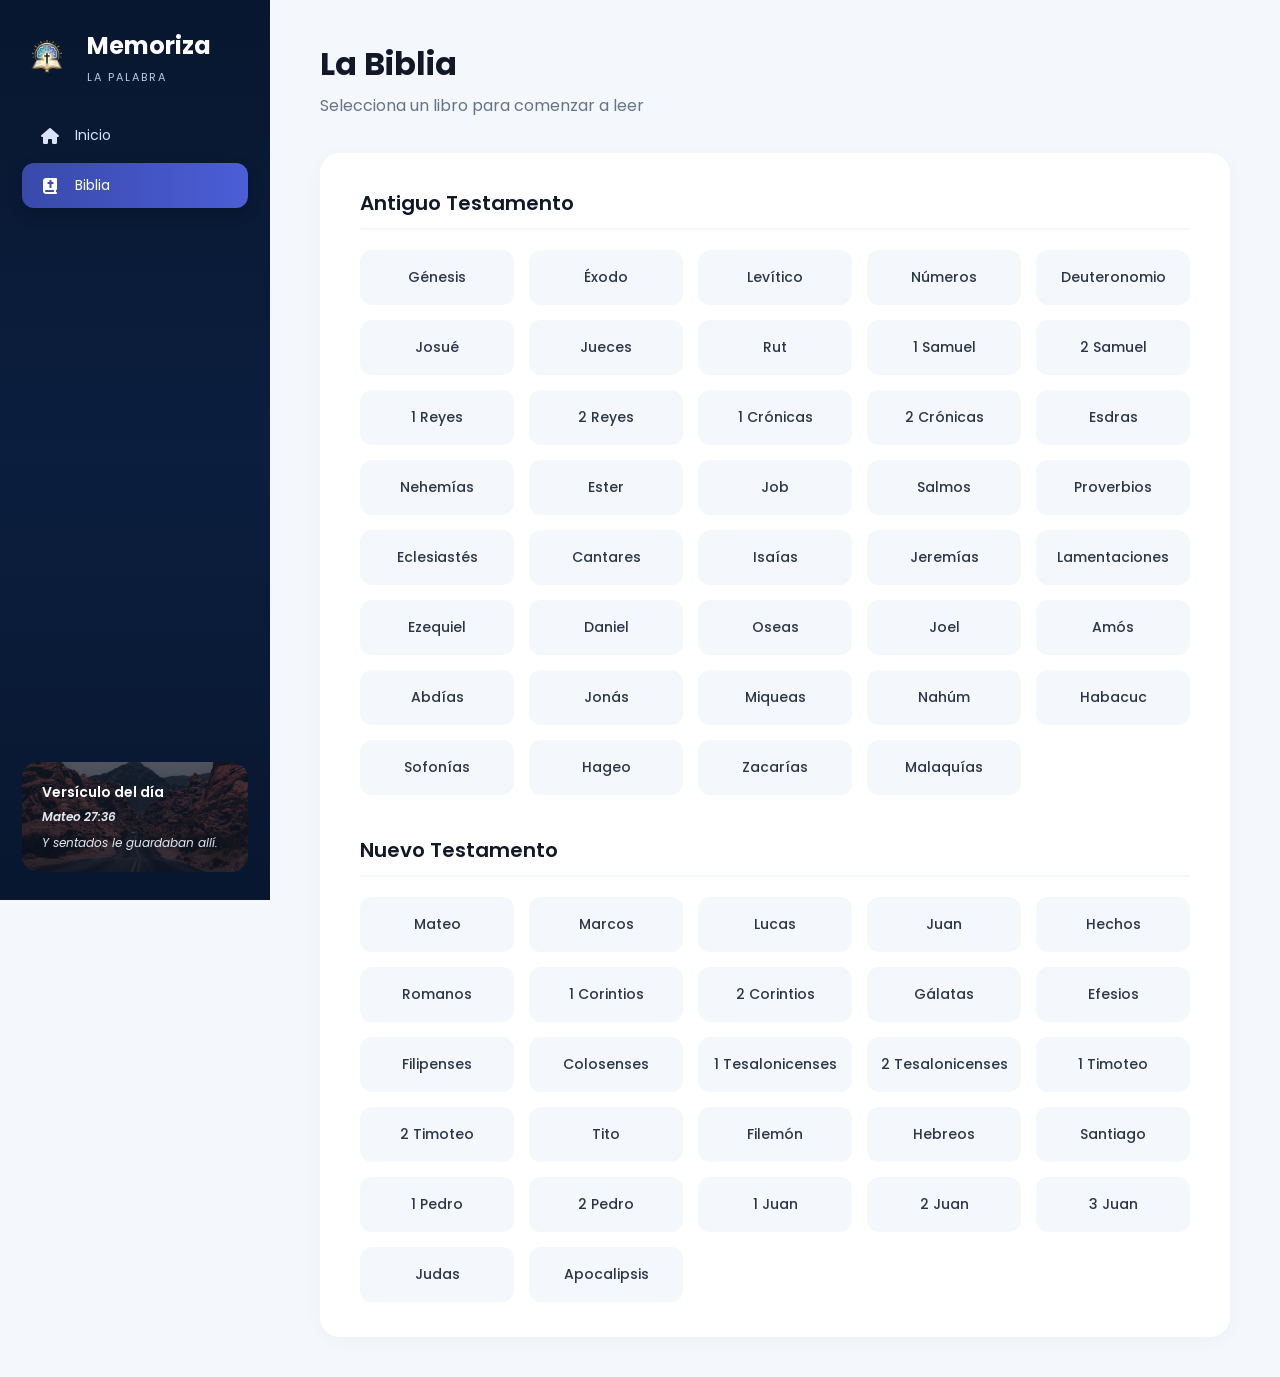
==== pantallas/biblia.html @ 12f6d735 "Add files via upload" ====
<!DOCTYPE html>
<html lang="es">

<head>

    <meta charset="UTF-8">
    <meta name="viewport" content="width=device-width, initial-scale=1.0">

    <title>Memoriza La Palabra</title>

    <!-- Iconos -->
    <link rel="stylesheet"
        href="https://cdnjs.cloudflare.com/ajax/libs/font-awesome/6.7.1/css/all.min.css">

    <link rel="stylesheet" href="../css/style.css">
    <link rel="stylesheet" href="../css/biblia.css">
    <link rel="manifest" href="../manifest.json">
    <link rel="apple-touch-icon" href="../img/logo_2.png">
    <meta name="theme-color" content="#0b1e3e">
</head>

<body>

    <aside class="sidebar">

        <!-- Logo -->

        <div class="logo">
            <img src="../img/logo.png" alt="Logo">
            <div>
                <h2>Memoriza</h2>
                <span>LA PALABRA</span>
            </div>
        </div>

        <!-- Menú -->
        <nav>
            <a href="../index.html">
                <i class="fa-solid fa-house"></i>
                Inicio
            </a>
            <a class="active" href="../pantallas/biblia.html">
                <i class="fa-solid fa-book-bible"></i>
                Biblia
            </a>
        </nav>

        <!-- Tarjeta -->
        <div class="verse-card">

    <h4>Versículo del día</h4>

    <p class="reference" id="referencia">

        Cargando...

    </p>

    <p id="textoVersiculo">

        Cargando versículo...

    </p>

</div>

    </aside>
    <div class="sidebar-overlay" id="sidebar-overlay"></div>

    <!-- CONTENIDO PRINCIPAL: LIBROS DE LA BIBLIA -->
    <main class="main-content">
        <header class="header">
            <h1>La Biblia</h1>
            <p>Selecciona un libro para comenzar a leer</p>
        </header>

        <!-- Contenedor dinámico para los libros -->
        <div class="bible-container">
            
            <!-- Antiguo Testamento -->
            <section class="testament-section">
                <h3 class="testament-title">Antiguo Testamento</h3>
                <div class="books-grid" id="antiguo-testamento">
                    <!-- Los libros se insertarán aquí con JavaScript -->
                </div>
            </section>

            <!-- Nuevo Testamento -->
            <section class="testament-section">
                <h3 class="testament-title">Nuevo Testamento</h3>
                <div class="books-grid" id="nuevo-testamento">
                    <!-- Los libros se insertarán aquí con JavaScript -->
                </div>
            </section>

        </div>
    </main>

<script type="module" src="../js/versiculo_diario.js"></script>
<script type="module" src="../js/biblia.js"></script>
<script src="../js/mobile-menu.js"></script>
<script src="../js/register-sw.js"></script>
</body>
</html>
---- css/style.css ----
/*==============================
FUENTE
==============================*/
@import url('https://fonts.googleapis.com/css2?family=Poppins:wght@300;400;500;600;700;800&display=swap');

* {
    margin: 0;
    padding: 0;
    box-sizing: border-box;
    font-family: 'Poppins', sans-serif;
}

body {
    background: #f4f7fb; /* Un gris/azul muy sutil como en la imagen */
    color: #2b3648;
}

/*==============================
SIDEBAR (Tu código original)
==============================*/
.sidebar {
    width: 270px;
    height: 100vh;
    background: linear-gradient(180deg, #08172f, #0b1e3e, #08172f);
    padding: 28px 22px;
    display: flex;
    flex-direction: column;
    justify-content: space-between;
    position: fixed;
    left: 0;
    top: 0;
    z-index: 100;
}

.logo {
    display: flex;
    align-items: center;
    gap: 15px;
    margin-bottom: 25px; /* Ligeramente reducido para hacer espacio a más opciones */
}

.logo img {
    width: 50px; /* Un poco más pequeño según la imagen */
    height: 50px;
}

.logo h2 {
    color: white;
    font-size: 24px;
    font-weight: 700;
}

.logo span {
    color: #bfcde8;
    letter-spacing: 2px;
    font-size: 11px;
}

/* MENU */
nav {
    display: flex;
    flex-direction: column;
    gap: 5px;
    margin-bottom: auto; /* Empuja la tarjeta hacia abajo */
}

nav a {
    text-decoration: none;
    color: #d9e4ff;
    padding: 12px 18px;
    border-radius: 12px;
    display: flex;
    align-items: center;
    gap: 15px;
    transition: .35s;
    font-size: 14px;
}

nav a i {
    width: 20px;
    text-align: center;
    font-size: 16px;
}

nav a:hover {
    background: #1a2f63;
    transform: translateX(4px);
}

.active {
    background: linear-gradient(90deg, #3949ab, #4b5ed7);
    color: white;
    box-shadow: 0 5px 15px rgba(0,0,0,.2);
}

/* TARJETA SIDEBAR */
.verse-card {
    margin-top: 20px;
    border-radius: 16px;
    padding: 20px;
    color: white;
    background: linear-gradient(rgba(4,12,28,.6), rgba(4,12,28,.8)), url("../img/fondo.avif");
    background-size: cover;
    background-position: center;
}

.verse-card h4 {
    margin-bottom: 5px;
    font-size: 14px;
    font-weight: 600;
}

.reference {
    color: #ffd96b;
    font-weight: 600;
    margin-bottom: 8px;
    font-size: 13px;
}

.verse-card p {
    font-size: 12px;
    line-height: 1.5;
    font-style: italic;
    color: #e2e8f0;
}

/*==============================
CONTENIDO PRINCIPAL (Derecha)
==============================*/
.main-content {
    margin-left: 270px; /* Compensa el fixed del sidebar */
    padding: 40px 50px;
    min-height: 100vh;
}

.header h1 {
    font-size: 32px;
    color: #111827;
    margin-bottom: 5px;
}

.header p {
    color: #64748b;
    font-size: 16px;
    margin-bottom: 35px;
}

/*==============================
TARJETAS DE ESTADÍSTICAS
==============================*/
.stats-grid {
    display: grid;
    grid-template-columns: repeat(4, 1fr);
    gap: 20px;
    margin-bottom: 35px;
}

.stat-card {
    background: #ffffff;
    border-radius: 16px;
    padding: 20px;
    display: flex;
    align-items: center;
    gap: 15px;
    box-shadow: 0 4px 15px rgba(0,0,0,0.02);
}

.icon-box {
    width: 45px;
    height: 45px;
    border-radius: 10px;
    display: flex;
    justify-content: center;
    align-items: center;
    font-size: 20px;
}

/* Colores de los íconos */
.icon-box.green { background: #e0f2e9; color: #2e8b57; }
.icon-box.orange { background: #fff0e6; color: #ff8c00; }
.icon-box.blue { background: #e6f0ff; color: #3b82f6; }
.icon-box.yellow { background: #fff8e6; color: #f59e0b; }

.stat-info span {
    font-size: 12px;
    color: #64748b;
    font-weight: 500;
    line-height: 1.2;
    display: block;
    margin-bottom: 4px;
}

.stat-info h3 {
    font-size: 22px;
    color: #111827;
    font-weight: 700;
}

.stat-info h3 span {
    display: inline;
    font-size: 14px;
    color: #94a3b8;
    font-weight: 500;
}

.dashboard-grid {
    display: grid;
    grid-template-columns: repeat(2, minmax(180px, 1fr));
    gap: 20px;
    margin-bottom: 25px;
}

.lists-grid {
    display: grid;
    grid-template-columns: 1fr 1fr;
    gap: 28px;
    margin-top: 30px;
    margin-bottom: 35px;
}

.info-card {
    background: #ffffff;
    border-radius: 18px;
    padding: 24px;
    box-shadow: 0 10px 25px rgba(15, 23, 42, 0.06);
    display: flex;
    flex-direction: column;
}

.card-header {
    display: flex;
    align-items: center;
    justify-content: space-between;
    gap: 16px;
    margin-bottom: 20px;
}

.header-title {
    display: flex;
    align-items: center;
    gap: 12px;
}

.badge {
    display: inline-flex;
    align-items: center;
    justify-content: center;
    min-width: 54px;
    padding: 8px 14px;
    border-radius: 999px;
    background: #eef2ff;
    color: #1e3a8a;
    font-size: 16px;
    font-weight: 700;
}

.info-card h3 {
    margin-bottom: 18px;
    font-size: 18px;
    color: #0f172a;
}

.info-list {
    display: grid;
    gap: 14px;
}

#pendientes-list,
#favoritos-list {
    max-height: 180px;
    overflow-y: auto;
}

#pendientes-list::-webkit-scrollbar,
#favoritos-list::-webkit-scrollbar {
    width: 8px;
}

#pendientes-list::-webkit-scrollbar-thumb,
#favoritos-list::-webkit-scrollbar-thumb {
    background: rgba(15, 23, 42, 0.18);
    border-radius: 999px;
}

.info-item {
    display: flex;
    align-items: flex-start;
    gap: 10px;
    padding: 12px 14px;
    border-radius: 14px;
    background: #f8fafc;
    border: 1px solid #e2e8f0;
}

.info-item-main {
    flex: 1;
    display: grid;
    gap: 6px;
    text-align: left;
    background: transparent;
    border: none;
    padding: 0;
    cursor: pointer;
    transition: transform 0.2s ease, box-shadow 0.2s ease, background-color 0.2s ease;
}

.info-item-button:hover,
.info-item-button:focus {
    background: #eff6ff;
    transform: translateY(-1px);
    box-shadow: 0 10px 25px rgba(15, 23, 42, 0.08);
}

.info-item-remove {
    border: 1px solid #fecaca;
    background: #fef2f2;
    color: #b91c1c;
    border-radius: 10px;
    width: 36px;
    height: 36px;
    display: inline-flex;
    align-items: center;
    justify-content: center;
    cursor: pointer;
    transition: all 0.2s ease;
    flex-shrink: 0;
}

.info-item-remove:hover,
.info-item-remove:focus {
    background: #fee2e2;
    border-color: #fca5a5;
    transform: translateY(-1px);
}

.info-item strong {
    color: #0f172a;
    font-size: 14px;
}

.info-item span {
    color: #475569;
    font-size: 13px;
    line-height: 1.5;
}

.info-extra {
    color: #64748b;
    font-size: 13px;
    text-align: center;
}

/*==============================
TARJETA "CONTINÚA APRENDIENDO"
==============================*/
.continue-card {
    background: #ffffff;
    border-radius: 20px;
    padding: 40px;
    display: flex;
    align-items: center;
    justify-content: space-between;
    box-shadow: 0 4px 20px rgba(0,0,0,0.03);
    gap: 40px;
}

.continue-info {
    flex: 1;
    max-width: 600px;
}

.continue-info .subtitle {
    font-size: 14px;
    font-weight: 700;
    color: #1e293b;
    display: block;
    margin-bottom: 15px;
}

.continue-info h2 {
    font-size: 28px;
    color: #111827;
    margin-bottom: 15px;
}

.continue-info p {
    color: #475569;
    line-height: 1.6;
    font-size: 15px;
    margin-bottom: 30px;
}

/* Barra de Progreso */
.progress-container {
    display: flex;
    align-items: center;
    gap: 15px;
    margin-bottom: 30px;
}

.progress-track {
    flex: 1;
    height: 8px;
    background: #e2e8f0;
    border-radius: 10px;
    overflow: hidden;
}

.progress-fill {
    height: 100%;
    background: #34d399; /* Verde similar al de la imagen */
    border-radius: 10px;
}

.progress-text {
    font-size: 14px;
    font-weight: 600;
    color: #64748b;
}

/* Botón */
.btn-primary {
    background: #0b1e3e; /* Azul oscuro como el sidebar */
    color: white;
    border: none;
    padding: 14px 24px;
    border-radius: 12px;
    font-size: 15px;
    font-weight: 500;
    cursor: pointer;
    display: flex;
    align-items: center;
    gap: 10px;
    transition: 0.3s;
}

.btn-primary:hover {
    background: #1a3668;
}

/* Imagen de la derecha */
.continue-image {
    flex-shrink: 0;
}

.continue-image img {
    max-width: 350px;
    width: 100%;
    height: auto;
    object-fit: contain;
}

/*==============================
RESPONSIVE PARA CELULARES
==============================*/
@media (max-width: 1100px) {
    .continue-card {
        padding: 30px;
        gap: 30px;
    }

    .continue-info h2 {
        font-size: 26px;
    }

    .continue-info p {
        font-size: 15px;
    }
}

@media (max-width: 900px) {
    .sidebar {
        position: relative;
        width: 100%;
        height: auto;
        padding: 22px 18px;
    }

    .main-content {
        margin-left: 0;
        padding: 22px 18px 30px;
        min-height: auto;
    }

    .header h1 {
        font-size: 28px;
    }

    .header p {
        margin-bottom: 24px;
    }

    .dashboard-grid,
    .lists-grid {
        grid-template-columns: 1fr;
    }

    .lists-grid {
        margin-top: 24px;
    }

    .info-card {
        padding: 22px;
    }

    .continue-card {
        flex-direction: column;
        align-items: stretch;
        padding: 28px;
        gap: 24px;
    }

    .continue-info {
        max-width: 100%;
    }

    .continue-image {
        width: 100%;
    }

    .continue-image img {
        max-width: 100%;
        margin: 0 auto;
    }
}

@media (max-width: 720px) {
    .main-content {
        padding: 18px 14px 24px;
    }

    .verse-card {
        border-radius: 16px;
        padding: 18px;
    }

    .header h1 {
        font-size: 24px;
    }

    .header p {
        font-size: 15px;
        margin-bottom: 20px;
    }

    .continue-card {
        padding: 22px;
    }

    .continue-info h2 {
        font-size: 24px;
    }

    .continue-info p {
        font-size: 14px;
        margin-bottom: 22px;
    }

    .btn-primary,
    .btn-secondary {
        width: 100%;
        justify-content: center;
    }

    .info-item {
        padding: 14px 12px;
    }

    .card-header {
        flex-direction: column;
        align-items: flex-start;
    }

    .badge {
        min-width: auto;
        padding: 8px 12px;
    }

    .memorizar-page .memorizar-panel {
        padding: 18px 0;
    }

    .memorizar-page .memorizar-content {
        padding: 18px;
        border-radius: 20px;
        background: #ffffff;
        box-shadow: 0 12px 30px rgba(15, 23, 42, 0.08);
    }

    .memorizar-actions {
        flex-direction: column;
        align-items: stretch;
    }

    .memorizar-actions .btn-primary,
    .memorizar-actions .btn-secondary,
    .memorizar-actions a {
        width: 100%;
    }

    .memorizar-actions .btn-secondary + .btn-secondary,
    .memorizar-actions .btn-primary + .btn-secondary,
    .memorizar-actions .btn-secondary + a {
        margin-top: 10px;
    }

    .progreso-text,
    .verso-info {
        font-size: 14px;
    }

    .verso-area {
        gap: 10px;
    }
}

/* Sidebar móvil */
.mobile-menu-btn {
    display: none !important;
    position: fixed;
    top: 18px;
    left: 18px;
    z-index: 120;
    width: 44px;
    height: 44px;
    border-radius: 12px;
    border: none;
    background: rgba(255,255,255,0.95);
    color: #0b1e3e;
    cursor: pointer;
    box-shadow: 0 10px 25px rgba(15, 23, 42, 0.12);
    place-items: center;
}

.sidebar-overlay {
    display: none !important;
}

body.leer-page-body .sidebar,
body.memorizar-page-body .sidebar {
    display: block !important;
}

body.leer-page-body .header-lectura,
body.memorizar-page-body .header-lectura {
    position: sticky !important;
    top: 0 !important;
    left: 0 !important;
    right: 0 !important;
    margin-left: 0 !important;
    width: 100% !important;
    z-index: 120 !important;
}

body.leer-page-body #seleccion-bar,
body.leer-page-body .main-content,
body.memorizar-page-body .main-content {
    margin-left: 0 !important;
    width: 100% !important;
}

@media (max-width: 900px) {
    .sidebar {
        position: relative;
        width: 100%;
        height: auto;
    }

    .main-content,
    body.leer-page-body .header-lectura,
    body.leer-page-body #seleccion-bar,
    body.memorizar-page-body .header-lectura {
        margin-left: 0 !important;
        padding: 22px 18px 30px;
    }

    .mobile-menu-btn {
        display: grid !important;
    }

    .sidebar-overlay {
        display: block !important;
    }
}

@media (min-width: 901px) {
    .mobile-menu-btn,
    .sidebar-overlay {
        display: none !important;
    }
}
---- css/biblia.css ----
/*==============================
PANTALLA: BIBLIA (Lista de Libros)
==============================*/

.bible-container {
    background: #ffffff;
    border-radius: 20px;
    padding: 35px 40px;
    box-shadow: 0 4px 20px rgba(0,0,0,0.03);
}

.testament-section {
    margin-bottom: 40px;
}

.testament-section:last-child {
    margin-bottom: 0;
}

.testament-title {
    font-size: 20px;
    color: #111827;
    margin-bottom: 20px;
    padding-bottom: 10px;
    border-bottom: 2px solid #f4f7fb;
    font-weight: 600;
}

/* Cuadrícula adaptable para los libros */
.books-grid {
    display: grid;
    /* Crea columnas que se adaptan automáticamente al tamaño de la pantalla */
    grid-template-columns: repeat(auto-fill, minmax(140px, 1fr));
    gap: 15px;
}

/* Tarjeta individual de cada libro */
.book-card {
    background: #f4f7fb;
    color: #2b3648;
    text-decoration: none;
    padding: 15px 10px;
    border-radius: 12px;
    text-align: center;
    font-size: 14px;
    font-weight: 500;
    transition: all 0.3s ease;
    border: 1px solid transparent;
    cursor: pointer;
    display: flex;
    justify-content: center;
    align-items: center;
    min-height: 55px;
}

/* Efecto al pasar el mouse (Combina con tu color activo) */
.book-card:hover {
    background: #ffffff;
    color: #3949ab;
    border-color: #3949ab;
    transform: translateY(-3px);
    box-shadow: 0 8px 15px rgba(57, 73, 171, 0.1);
}

/*==============================
PANTALLA: LECTURA MODERNA
==============================*/
.leer-page {
    padding-top: 30px;
    background: linear-gradient(180deg, #eef5ff 0%, #fbfcff 100%);
    min-height: calc(100vh - 90px);
}

.leer-screen {
    width: 100%;
    margin: 0;
}

.header-lectura {
    position: sticky;
    top: 0;
    z-index: 10;
    background: rgba(255, 255, 255, 0.96);
    backdrop-filter: blur(16px);
    border-bottom: 1px solid rgba(148, 163, 184, 0.18);
    padding: 24px 36px;
    margin-bottom: 20px;
    border-radius: 0 0 28px 28px;
    box-shadow: 0 20px 60px rgba(15, 23, 42, 0.08);
}

.toolbar-lectura {
    display: flex;
    justify-content: space-between;
    align-items: center;
    gap: 20px;
    flex-wrap: wrap;
    margin-bottom: 22px;
}

.back-btn {
    display: inline-flex;
    align-items: center;
    gap: 10px;
    padding: 12px 18px;
    border-radius: 999px;
    background: #eef4ff;
    color: #1e3a8a;
    text-decoration: none;
    font-weight: 700;
    border: 1px solid rgba(59, 130, 246, 0.18);
    transition: transform 0.25s ease, box-shadow 0.25s ease;
}

.back-btn:hover {
    transform: translateY(-1px);
    box-shadow: 0 12px 30px rgba(37, 99, 235, 0.12);
}

.titulo-lectura h1 {
    font-size: clamp(2rem, 2.6vw, 2.8rem);
    margin-bottom: 12px;
    color: #0f172a;
}

.titulo-lectura p {
    color: #475569;
    line-height: 1.75;
    max-width: 760px;
}

.seleccion-bar {
    width: 100%;
    margin: 0 0 24px;
    padding: 18px 24px;
    background: #ffffff;
    border-radius: 24px;
    box-shadow: 0 22px 60px rgba(15, 23, 42, 0.08);
    border: 1px solid rgba(148, 163, 184, 0.16);
    display: flex;
    align-items: center;
    justify-content: space-between;
    gap: 20px;
}

.seleccion-bar p {
    margin: 0;
    color: #334155;
    font-weight: 600;
}

.seleccion-actions {
    display: flex;
    align-items: center;
    gap: 10px;
    flex-wrap: wrap;
}

.btn-primary,
.btn-secondary {
    border: none;
    border-radius: 999px;
    padding: 12px 20px;
    cursor: pointer;
    font-weight: 700;
    transition: transform 0.2s ease, box-shadow 0.2s ease;
}

.btn-primary {
    background: #2563eb;
    color: white;
}

.btn-secondary {
    background: #f1f5f9;
    color: #0f172a;
}

.btn-primary:hover,
.btn-secondary:hover {
    transform: translateY(-1px);
    box-shadow: 0 16px 30px rgba(15, 23, 42, 0.08);
}

.capitulo-card {
    background: #edf3fb;
    border: 1px solid rgba(148, 163, 184, 0.28);
    border-radius: 22px;
    padding: 18px 20px;
    box-shadow: 0 10px 24px rgba(15, 23, 42, 0.04);
}

.versiculo-fila {
    display: flex;
    align-items: flex-start;
    gap: 12px;
    background: transparent;
    border-radius: 14px;
    padding: 14px 10px;
    transition: background 0.2s ease, transform 0.2s ease;
    cursor: pointer;
}

.versiculo-fila:hover {
    background: rgba(148, 163, 184, 0.08);
}

.versiculo-fila.seleccionado {
    background: rgba(37, 99, 235, 0.08);
    border-left: 4px solid #2563eb;
    padding-left: 6px;
}

.numero-verso {
    color: #2563eb;
    font-weight: 700;
    min-width: 26px;
    padding-top: 2px;
}

.texto-verso {
    margin: 0;
    color: #0f172a;
    font-size: clamp(1.15rem, 1.8vw, 1.9rem);
    line-height: 1.7;
    flex: 1;
}

.favorito-indicator {
    border: 1px solid rgba(59, 130, 246, 0.18);
    background: #f8fbff;
    color: #fbbf24;
    width: 30px;
    height: 30px;
    border-radius: 50%;
    display: inline-flex;
    align-items: center;
    justify-content: center;
    flex-shrink: 0;
    cursor: pointer;
    padding: 0;
    transition: all 0.2s ease;
}

.favorito-indicator.activo {
    background: rgba(251, 191, 36, 0.12);
    color: #f59e0b;
}

.favorito-indicator:hover {
    transform: scale(1.05);
}

.verso-context-menu {
    position: fixed;
    z-index: 9999;
    display: flex;
    flex-direction: column;
    min-width: 220px;
    border-radius: 12px;
    background: #ffffff;
    border: 1px solid rgba(148, 163, 184, 0.35);
    box-shadow: 0 20px 38px rgba(15, 23, 42, 0.14);
    overflow: hidden;
}

.verso-context-menu button {
    border: none;
    background: transparent;
    text-align: left;
    padding: 12px 14px;
    color: #0f172a;
    font-size: 0.96rem;
    cursor: pointer;
}

.verso-context-menu button:hover {
    background: #f1f5f9;
}

.controles {
    display: inline-flex;
    align-items: center;
    gap: 12px;
    flex-wrap: wrap;
}

.controles label {
    color: #334155;
    font-weight: 600;
}

#select-capitulo {
    min-width: 180px;
    border-radius: 14px;
    border: 1px solid rgba(148, 163, 184, 0.28);
    padding: 12px 14px;
    background: white;
    color: #0f172a;
    outline: none;
    font-size: 0.95rem;
    transition: border-color 0.25s ease, box-shadow 0.25s ease;
}

#select-capitulo:focus {
    border-color: #2563eb;
    box-shadow: 0 0 0 4px rgba(59, 130, 246, 0.12);
}

.contenedor-lectura {
    background: white;
    border-radius: 32px;
    padding: 32px;
    box-shadow: 0 30px 80px rgba(15, 23, 42, 0.08);
    border: 1px solid rgba(148, 163, 184, 0.16);
}

.contenedor-lectura p {
    color: #334155;
    font-size: 1.05rem;
    line-height: 1.85;
    margin-bottom: 18px;
}

.versiculo {
    padding: 20px 22px;
    margin-bottom: 14px;
    border-radius: 26px;
    background: linear-gradient(180deg, #f8fbff 0%, #ffffff 100%);
    border: 1px solid rgba(148, 163, 184, 0.16);
    box-shadow: 0 14px 40px rgba(15, 23, 42, 0.05);
}

.num-verso {
    display: inline-flex;
    align-items: center;
    justify-content: center;
    min-width: 32px;
    height: 32px;
    margin-right: 14px;
    border-radius: 999px;
    background: #eff6ff;
    color: #1d4ed8;
    font-size: 0.88rem;
    font-weight: 700;
    padding: 0 10px;
}

.memorizar-page {
    padding-top: 30px;
    background: linear-gradient(180deg, #f9fbff 0%, #f2f7ff 100%);
    min-height: calc(100vh - 90px);
}

.memorizar-panel {
    width: 100%;
    margin: 0;
    padding: 24px;
    background: white;
    border-radius: 32px;
    box-shadow: 0 30px 80px rgba(15, 23, 42, 0.08);
    border: 1px solid rgba(148, 163, 184, 0.16);
}

.memorizar-info {
    margin-bottom: 24px;
}

.progreso-text,
.verso-info {
    margin: 0 0 10px;
    color: #334155;
}

.verso-info {
    font-size: 1rem;
    font-weight: 600;
}

.verso-area {
    display: inline-flex;
    flex-wrap: wrap;
    gap: 8px;
    margin-bottom: 18px;
    min-height: 120px;
    align-items: baseline;
}

.verso-texto {
    color: #334155;
    font-size: 1rem;
    line-height: 1.4;
}

.memorizacion-input {
    min-width: 48px;
    max-width: 90px;
    padding: 2px 6px;
    border-radius: 0;
    border: none;
    border-bottom: 1.5px solid rgba(59, 130, 246, 0.35);
    background: transparent;
    color: #0f172a;
    font-size: 0.98rem;
    line-height: 1.4;
    text-align: center;
    transition: border-color 0.2s ease, box-shadow 0.2s ease;
}

.memorizacion-input:focus {
    outline: none;
    border-bottom-color: #2563eb;
    box-shadow: 0 2px 0 0 rgba(59, 130, 246, 0.12);
}

.input-correcto {
    border-bottom-color: #16a34a;
    background: rgba(236, 253, 245, 0.65);
}

.input-incorrecto {
    border-bottom-color: #dc2626;
    background: rgba(254, 242, 242, 0.65);
}

.memorizar-actions {
    display: flex;
    flex-wrap: wrap;
    gap: 12px;
    margin-bottom: 14px;
}

.mensaje-resultado {
    min-height: 24px;
    font-weight: 600;
}

.mensaje-exito {
    color: #166534;
}

.mensaje-error {
    color: #b91c1c;
}

.mensaje-neutral {
    color: #334155;
}

.sin-datos {
    text-align: center;
}

.sin-datos h2 {
    font-size: 1.8rem;
    margin-bottom: 12px;
}

.sin-datos p {
    color: #475569;
    margin-bottom: 18px;
}

@media (max-width: 900px) {
    .header-lectura {
        padding: 22px 24px;
    }

    .leer-page {
        padding-top: 20px;
    }

    .bible-container {
        padding: 28px;
    }

    .books-grid {
        gap: 12px;
    }

    .book-card {
        min-height: 70px;
        font-size: 13px;
    }
}

@media (max-width: 720px) {
    .toolbar-lectura {
        flex-direction: column;
        align-items: stretch;
    }

    .contenedor-lectura {
        padding: 24px;
    }

    .titulo-lectura h1 {
        font-size: 2rem;
    }

    .bible-container {
        padding: 20px;
    }

    .books-grid {
        grid-template-columns: repeat(auto-fill, minmax(130px, 1fr));
        gap: 10px;
    }

    .header-lectura {
        padding: 18px 18px;
    }

    .seleccion-bar {
        width: 100%;
        flex-direction: column;
        align-items: stretch;
        padding: 18px;
    }

    .seleccion-actions {
        width: 100%;
        justify-content: stretch;
    }

    .verso-controles {
        flex-direction: column;
        align-items: stretch;
    }

    .back-btn {
        width: 100%;
        justify-content: center;
    }
}
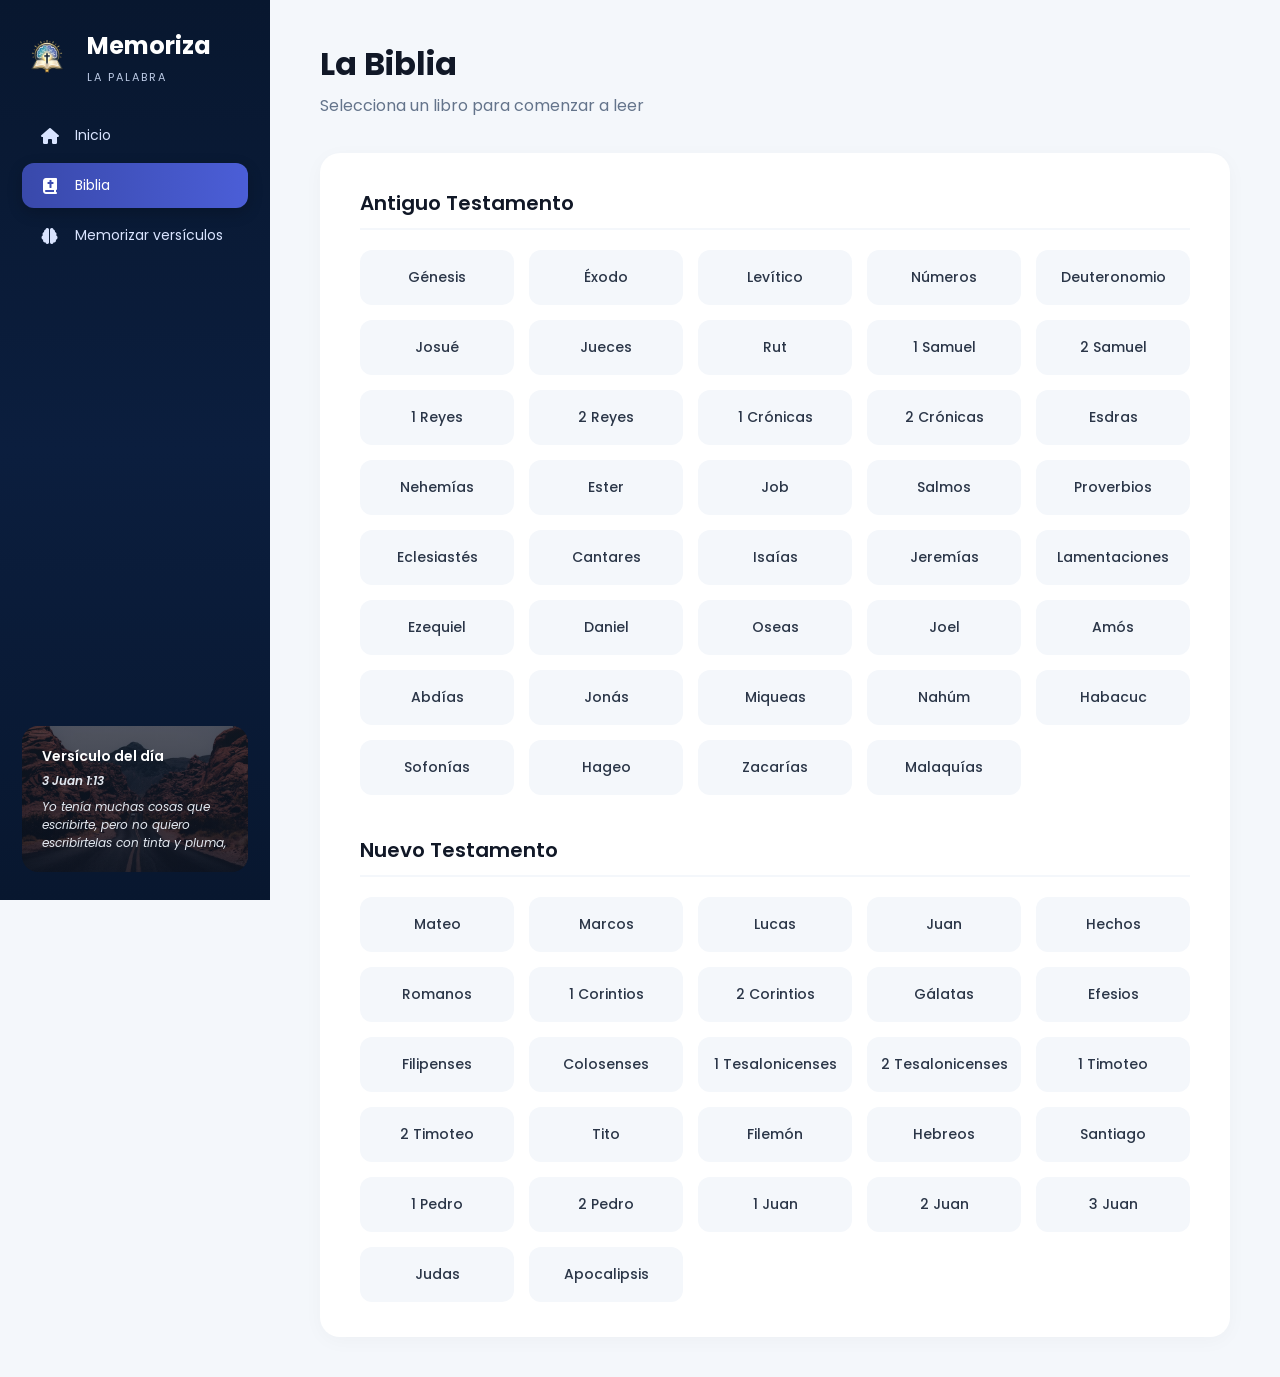
==== commit a36218fd: "c d" ====
--- a/pantallas/biblia.html
+++ b/pantallas/biblia.html
@@ -42,6 +42,9 @@
             <a class="active" href="../pantallas/biblia.html">
                 <i class="fa-solid fa-book-bible"></i>
                 Biblia
+            </a>
+            <a href="../pantallas/memorizar.html">
+                <i class="fa-solid fa-brain"></i> Memorizar versículos
             </a>
         </nav>
 
--- a/css/biblia.css
+++ b/css/biblia.css
@@ -211,6 +211,14 @@
     padding-left: 6px;
 }
 
+.versiculo-fila.favorito {
+    background: rgba(34, 197, 94, 0.12);
+}
+
+.versiculo-fila.favorito:hover {
+    background: rgba(34, 197, 94, 0.18);
+}
+
 .numero-verso {
     color: #2563eb;
     font-weight: 700;
@@ -362,6 +370,86 @@
     border: 1px solid rgba(148, 163, 184, 0.16);
 }
 
+.selector-versiculos-panel {
+    margin-bottom: 28px;
+    border: 1px solid rgba(148, 163, 184, 0.2);
+    border-radius: 22px;
+    background: #f8fbff;
+}
+
+.selector-versiculos-panel > summary {
+    padding: 18px 22px;
+    color: #0f172a;
+    font-weight: 700;
+    cursor: pointer;
+}
+
+.selector-versiculos-panel[open] > summary {
+    border-bottom: 1px solid rgba(148, 163, 184, 0.2);
+}
+
+.selector-versiculos {
+    padding: 22px;
+}
+
+.selector-versiculos h2 {
+    margin-bottom: 16px;
+    color: #0f172a;
+    font-size: 1.25rem;
+}
+
+.selector-versiculos-controles {
+    display: flex;
+    flex-wrap: wrap;
+    gap: 14px;
+    margin-bottom: 12px;
+}
+
+.selector-versiculos-controles label {
+    display: grid;
+    gap: 6px;
+    color: #334155;
+    font-weight: 600;
+}
+
+.selector-versiculos-controles select {
+    min-width: 200px;
+    padding: 10px 12px;
+    border: 1px solid rgba(148, 163, 184, 0.4);
+    border-radius: 12px;
+    background: white;
+    color: #0f172a;
+}
+
+.selector-mensaje {
+    min-height: 24px;
+    color: #475569;
+}
+
+.lista-versiculos {
+    display: grid;
+    gap: 8px;
+    max-height: 360px;
+    overflow-y: auto;
+    margin: 8px 0 16px;
+}
+
+.selector-versiculo {
+    display: flex;
+    align-items: flex-start;
+    gap: 10px;
+    padding: 12px;
+    border-radius: 12px;
+    background: white;
+    color: #334155;
+    cursor: pointer;
+}
+
+.selector-versiculo input {
+    margin-top: 5px;
+    accent-color: #2563eb;
+}
+
 .memorizar-info {
     margin-bottom: 24px;
 }
@@ -375,6 +463,18 @@
 .verso-info {
     font-size: 1rem;
     font-weight: 600;
+}
+
+.tiempo-restante {
+    margin: 0 0 10px;
+    color: #2563eb;
+    font-weight: 700;
+}
+
+.errores-count {
+    margin: 0 0 10px;
+    color: #b91c1c;
+    font-weight: 700;
 }
 
 .verso-area {
@@ -533,4 +633,3 @@
         justify-content: center;
     }
 }
-
